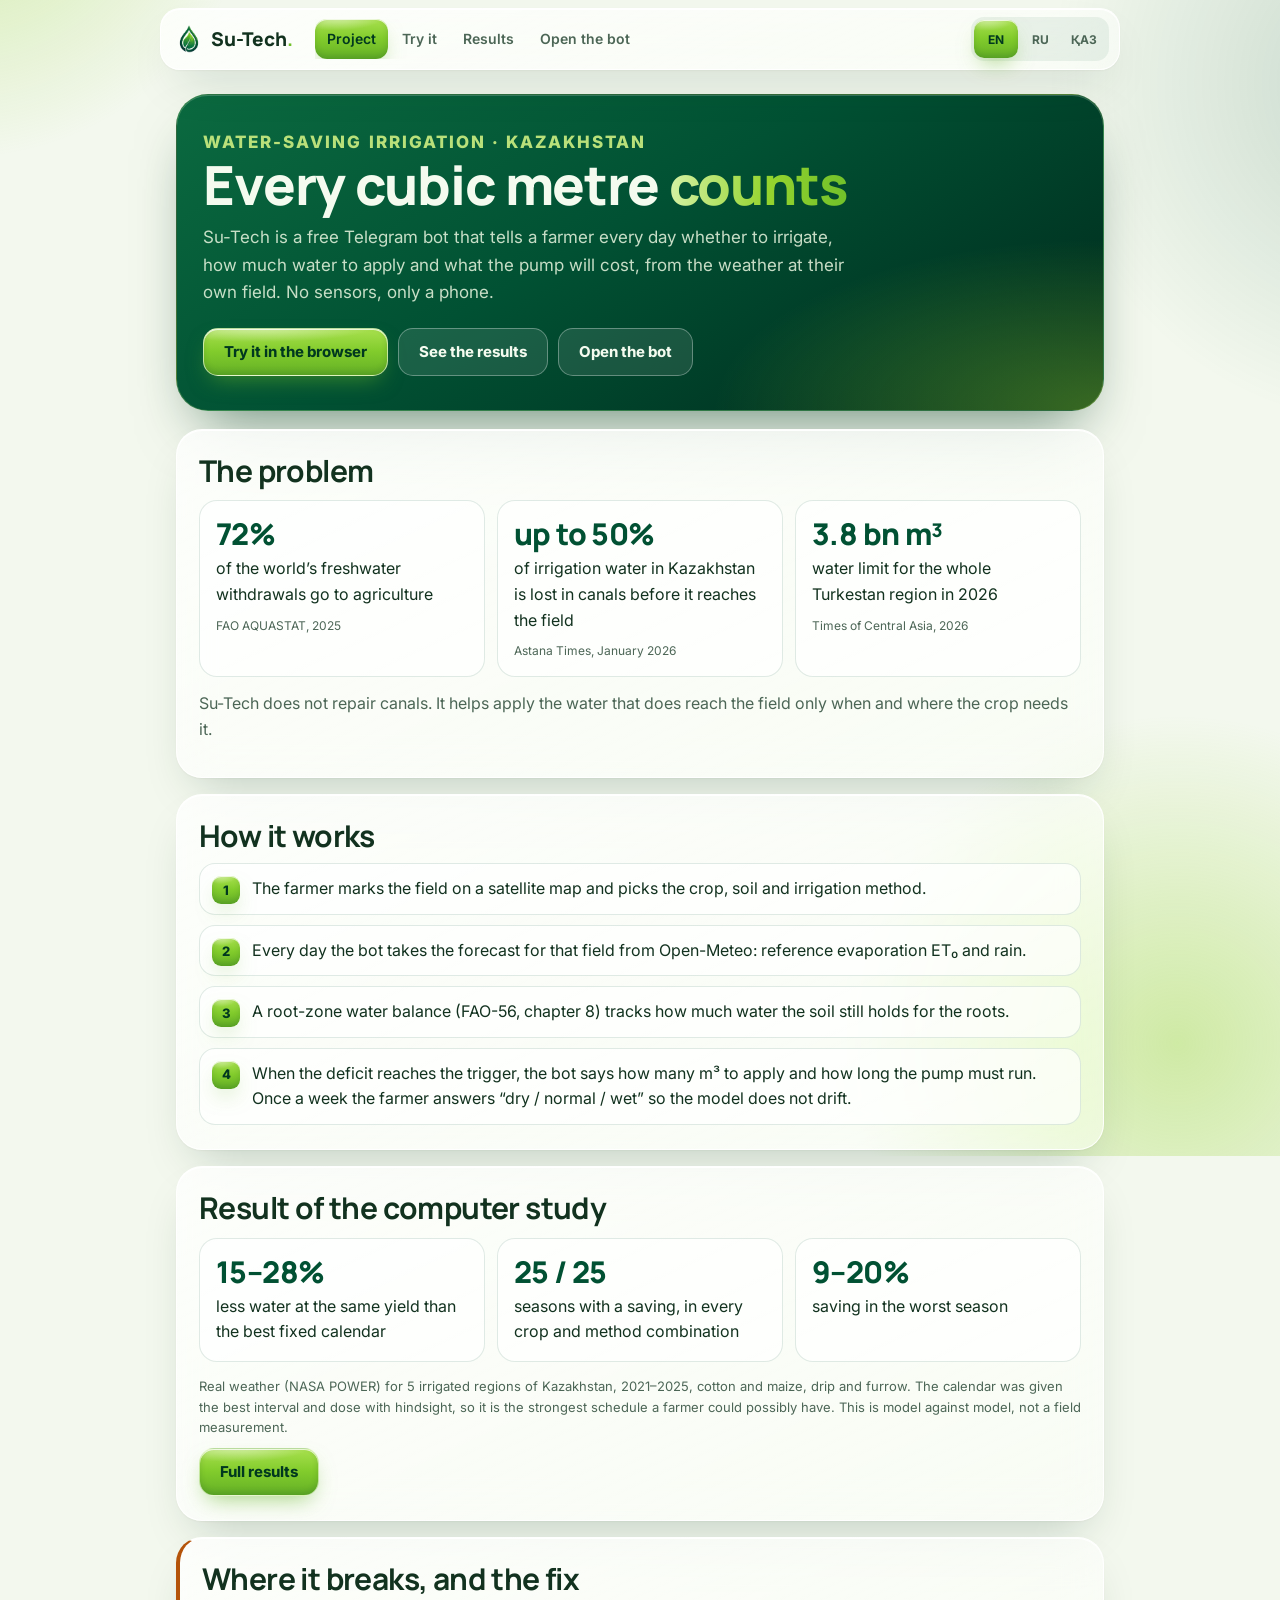
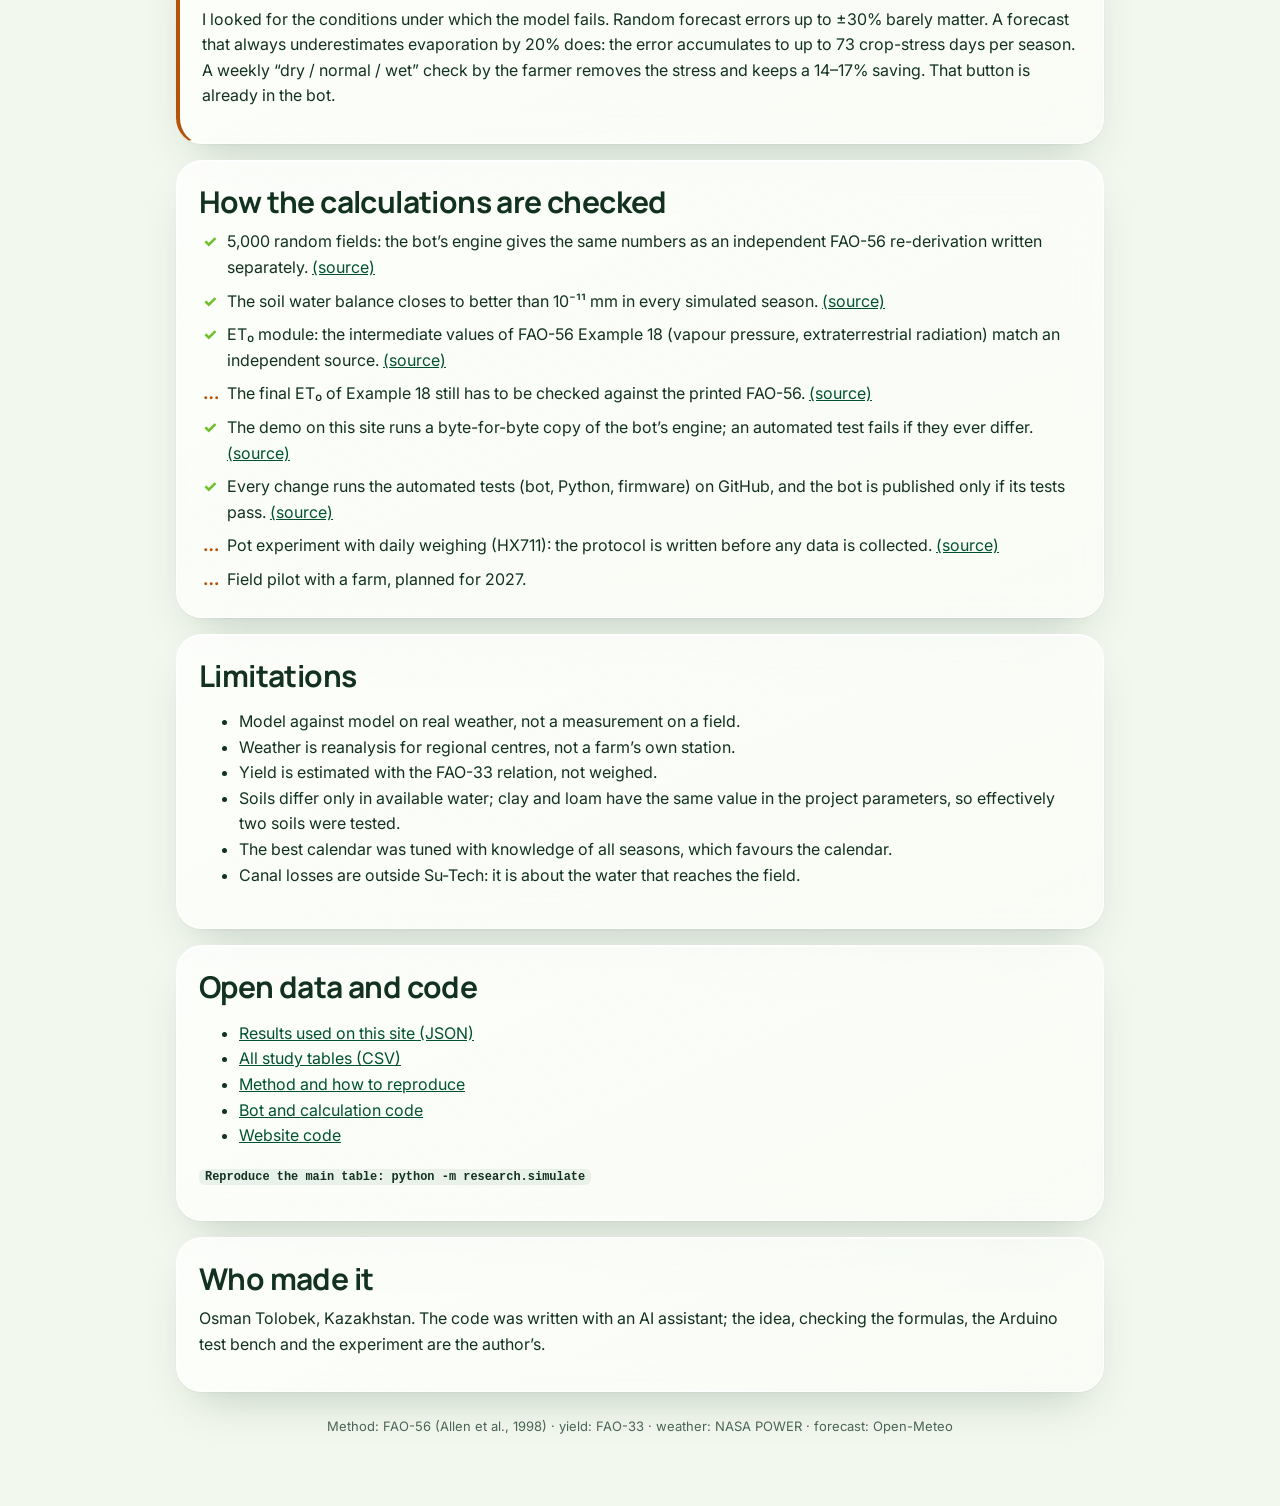
==== about.html @ 8d756348 "Public pages for international judges: project overview and browser demo about.html: English-first o" ====
<!DOCTYPE html>
<html lang="en" data-default-lang="en">
<head>
  <meta charset="UTF-8" />
  <meta name="viewport" content="width=device-width, initial-scale=1, viewport-fit=cover" />
  <title>Su-Tech — irrigation advice from the weather</title>
  <meta name="description" content="Su-Tech: a free Telegram bot that gives daily FAO-56 irrigation advice from the weather. Method, results, validation, limitations and open data." />
  <meta property="og:title" content="Su-Tech — every cubic metre counts" />
  <meta property="og:description" content="Daily irrigation advice from the weather, no sensors. 15–28% less water at equal yield in a model study on real weather." />
  <meta property="og:image" content="img/sutech-leaf-logo.jpg" />
  <meta name="theme-color" content="#015133" />
  <script src="js/theme.js?v=5.10.71"></script>
  <link rel="icon" href="img/sutech-leaf-logo-transparent.png?v=5.10.35" />
  <link rel="preconnect" href="https://fonts.googleapis.com" />
  <link rel="preconnect" href="https://fonts.gstatic.com" crossorigin />
  <link href="https://fonts.googleapis.com/css2?family=Inter:wght@400;500;600;700&family=Manrope:wght@600;700;800&display=swap" rel="stylesheet" />
  <link rel="stylesheet" href="css/site.css?v=1" />
  <style>.tiles{list-style:none;margin:12px 0 0;padding:0}.tile span{display:block}</style>
  <script defer src="js/site.js?v=1"></script>
  <script defer src="js/about.js?v=1"></script>
</head>
<body>
  <header class="site-top glass">
    <a class="site-brand" href="about.html"><img src="img/sutech-leaf-logo-transparent.png?v=5.10.35" alt="" width="28" height="28" />Su-Tech<span>.</span></a>
    <nav class="site-nav" aria-label="Pages"><a href="about.html" data-nav="about" aria-current="page">Project</a><a href="demo.html" data-nav="demo">Try it</a><a href="results.html" data-nav="results">Results</a><a href="https://t.me/Su_Tech_bot?start=demo_en" data-nav="bot">Open the bot</a></nav>
    <div class="lang" role="group" aria-label="Language"><button type="button" data-lang="en">EN</button><button type="button" data-lang="ru">RU</button><button type="button" data-lang="kz">ҚАЗ</button></div>
  </header>
  <main class="page" id="main">
    <section class="hero-band">
      <p class="eyebrow" data-c="eyebrow"></p>
      <h1 id="h1">Every cubic metre <em>counts</em></h1>
      <p data-c="lead"></p>
      <div class="cta-row">
        <a class="btn" href="demo.html" data-keep-lang data-c="ctaDemo">Try it in the browser</a>
        <a class="btn ghost" href="results.html" data-keep-lang data-c="ctaResults">See the results</a>
        <a class="btn ghost" id="ctaBot" href="https://t.me/Su_Tech_bot" data-c="ctaBot">Open the bot</a>
      </div>
    </section>

    <section class="block glass" aria-labelledby="h-problem">
      <h2 id="h-problem" data-c="problemT"></h2>
      <ul class="grid tiles" id="problem"></ul>
      <p class="muted" style="margin-top:14px" data-c="problemNote"></p>
    </section>

    <section class="block glass" aria-labelledby="h-how">
      <h2 id="h-how" data-c="howT"></h2>
      <ol class="steps" id="how"></ol>
    </section>

    <section class="block glass" aria-labelledby="h-res">
      <h2 id="h-res" data-c="resT"></h2>
      <ul class="grid tiles" id="res"></ul>
      <p class="muted small" style="margin-top:14px" data-c="resNote"></p>
      <a class="btn" href="results.html" data-keep-lang data-c="resBtn">Full results</a>
    </section>

    <section class="block glass notice" aria-labelledby="h-weak">
      <h2 id="h-weak" data-c="weakT"></h2>
      <p data-c="weak"></p>
    </section>

    <section class="block glass" aria-labelledby="h-val">
      <h2 id="h-val" data-c="valT"></h2>
      <ul class="check" id="val"></ul>
    </section>

    <section class="block glass" aria-labelledby="h-lim">
      <h2 id="h-lim" data-c="limT"></h2>
      <ul id="lim"></ul>
    </section>

    <section class="block glass" aria-labelledby="h-data">
      <h2 id="h-data" data-c="dataT"></h2>
      <ul id="data"></ul>
      <p class="small"><code data-c="repro"></code></p>
    </section>

    <section class="block glass" aria-labelledby="h-team">
      <h2 id="h-team" data-c="teamT"></h2>
      <p data-c="team"></p>
    </section>
    <p class="foot" data-c="foot"></p>
  </main>
</body>
</html>
---- css/site.css ----
/* Shared look of the public pages (about, demo, results): liquid glass in the logo colours. */
:root{
  --forest:#015133;--forest-deep:#00381f;--leaf:#71c02a;--leaf-hi:#95d42e;--leaf-pale:#b9e07a;
  --bg:#f3f8ee;--ink:#12321f;--muted:#4c6656;--line:rgba(1,81,51,.12);
  --card:linear-gradient(155deg,rgba(255,255,255,.80),rgba(255,255,255,.55));--card-border:rgba(255,255,255,.88);
  --card-shadow:inset 0 1px 0 rgba(255,255,255,.95),0 1px 2px rgba(0,56,31,.04),0 22px 48px -20px rgba(0,56,31,.25);
  --blob-a:rgba(149,212,46,.38);--blob-b:rgba(1,81,51,.18);
  --gel:radial-gradient(120% 70% at 30% -10%,rgba(255,255,255,.6),rgba(255,255,255,0) 55%),linear-gradient(180deg,#a8e04e,#82cc2c 48%,#64b026);
  --gel-shadow:inset 0 1px 0 rgba(255,255,255,.75),inset 0 -3px 6px rgba(0,56,31,.16),0 10px 22px -8px rgba(100,176,38,.6);
  --accent:var(--forest);--canvas:var(--bg);--surface:rgba(255,255,255,.7);--wash:rgba(113,192,42,.12);--bar-bg:rgba(1,81,51,.07);--warn:#b45309;
}
html[data-theme="dark"]{
  --bg:#04150f;--ink:#e9f4e3;--muted:#a9c2b0;--line:rgba(185,224,122,.14);
  --card:linear-gradient(155deg,rgba(28,58,42,.7),rgba(10,32,22,.55));--card-border:rgba(185,224,122,.12);
  --card-shadow:inset 0 1px 0 rgba(255,255,255,.07),0 24px 50px -20px rgba(0,0,0,.65);
  --blob-a:rgba(113,192,42,.2);--blob-b:rgba(1,81,51,.5);
  --accent:var(--leaf-hi);--surface:rgba(255,255,255,.06);--wash:rgba(149,212,46,.12);--bar-bg:rgba(255,255,255,.07);--warn:#f0a35a;
}
*{box-sizing:border-box}
html{background:var(--bg);scroll-behavior:smooth}
body{margin:0;background:transparent;color:var(--ink);font:400 16px/1.6 Inter,system-ui,-apple-system,"Segoe UI",sans-serif;padding-bottom:env(safe-area-inset-bottom)}
body::before{content:"";position:fixed;z-index:-1;inset:-20vmax;pointer-events:none;
  background:radial-gradient(38vmax 38vmax at 12% 8%,var(--blob-a),transparent 62%),radial-gradient(42vmax 42vmax at 92% 24%,var(--blob-b),transparent 64%),radial-gradient(40vmax 40vmax at 80% 92%,var(--blob-a),transparent 64%);
  animation:siteDrift 28s ease-in-out infinite alternate}
@keyframes siteDrift{to{transform:translate3d(3vmax,-2vmax,0) rotate(6deg)}}
a{color:var(--accent)}
:focus-visible{outline:3px solid var(--leaf);outline-offset:2px;border-radius:8px}
h1,h2,h3{font-family:Manrope,Inter,sans-serif;letter-spacing:-.02em}
.glass{background:var(--card);border:1px solid var(--card-border);box-shadow:var(--card-shadow);-webkit-backdrop-filter:blur(20px) saturate(170%);backdrop-filter:blur(20px) saturate(170%);border-radius:26px}

/* Header with page navigation */
.site-top{position:sticky;top:8px;z-index:20;max-width:960px;margin:8px auto 0;padding:8px 10px 8px 14px;display:flex;align-items:center;gap:10px;flex-wrap:wrap;border-radius:20px}
.site-brand{display:flex;align-items:center;gap:8px;text-decoration:none;color:var(--ink);font:800 19px Manrope,Inter,sans-serif;min-height:44px;margin-right:auto}
.site-brand span{color:var(--leaf);margin-left:-8px}
.site-nav{display:flex;gap:2px;order:3;width:100%;overflow-x:auto;scrollbar-width:none}
.site-nav a{flex:1 0 auto;text-align:center;padding:9px 12px;border-radius:12px;color:var(--muted);text-decoration:none;font-weight:600;font-size:14px;white-space:nowrap}
.site-nav a[aria-current="page"]{background:var(--gel);color:var(--forest-deep);box-shadow:var(--gel-shadow)}
.site-nav a:hover:not([aria-current]){background:var(--wash);color:var(--ink)}
@media(min-width:760px){.site-nav{order:0;width:auto}.site-brand{margin-right:12px}.site-top .lang{margin-left:auto}}
.lang{display:flex;background:var(--bar-bg);border-radius:13px;padding:3px}
.lang button{min-width:44px;min-height:38px;border:0;border-radius:10px;background:transparent;color:var(--muted);font:700 12px Inter,sans-serif;cursor:pointer}
.lang button[aria-pressed="true"]{background:var(--gel);color:var(--forest-deep);box-shadow:var(--gel-shadow)}

/* Page layout */
.page{max-width:960px;margin:0 auto;padding:18px 16px 56px}
.hero-band{position:relative;overflow:hidden;padding:34px 26px;margin:6px 0 18px;border-radius:32px;color:#f4fbef;
  background:radial-gradient(70% 90% at 100% 100%,rgba(149,212,46,.38),transparent 60%),linear-gradient(150deg,#0b6a40,#015133 45%,#00281b);
  border:1px solid rgba(185,224,122,.25);box-shadow:inset 0 1px 0 rgba(255,255,255,.2),0 30px 60px -24px rgba(0,56,31,.6)}
.hero-band h1{margin:0 0 12px;font-size:clamp(30px,6.5vw,54px);line-height:1.04;font-weight:800}
.hero-band h1 em{font-style:normal;background:linear-gradient(92deg,#d6f2a6,#95d42e 55%,#71c02a);-webkit-background-clip:text;background-clip:text;color:transparent}
.hero-band p{margin:0;max-width:60ch;color:rgba(232,245,222,.86);font-size:17px}
.eyebrow{margin:0 0 8px;font-size:12px;font-weight:800;letter-spacing:.12em;text-transform:uppercase;color:var(--accent)}
.hero-band .eyebrow{color:var(--leaf-pale)}
.cta-row{display:flex;flex-wrap:wrap;gap:10px;margin-top:22px}
.btn{display:inline-flex;align-items:center;justify-content:center;gap:8px;min-height:48px;padding:0 20px;border-radius:15px;font-weight:750;text-decoration:none;border:1px solid rgba(255,255,255,.55);background:var(--gel);color:var(--forest-deep);box-shadow:var(--gel-shadow);cursor:pointer;font-size:15px}
.btn.ghost{background:rgba(255,255,255,.1);color:inherit;border-color:rgba(255,255,255,.3);box-shadow:none}
.page .btn.ghost{color:var(--ink);border-color:var(--line);background:var(--surface)}
.hero-band .btn.ghost{color:#f4fbef;background:rgba(255,255,255,.1);border-color:rgba(255,255,255,.32)}
section.block{padding:24px 22px;margin:0 0 16px}
section.block h2{margin:0 0 10px;font-size:clamp(22px,4vw,30px);line-height:1.15}
section.block p{margin:0 0 10px}
.muted{color:var(--muted)}
.small{font-size:13px}
.grid{display:grid;gap:12px;grid-template-columns:repeat(auto-fit,minmax(220px,1fr))}
.tile{padding:16px;border-radius:18px;background:var(--surface);border:1px solid var(--line)}
.tile b.big{display:block;font:800 30px/1.1 Manrope,Inter,sans-serif;color:var(--accent);letter-spacing:-.02em;margin-bottom:6px}
.tile .src{display:block;margin-top:8px;font-size:12px;color:var(--muted)}
.steps{counter-reset:s;list-style:none;margin:0;padding:0;display:grid;gap:10px}
.steps li{counter-increment:s;position:relative;padding:12px 14px 12px 52px;border-radius:16px;background:var(--surface);border:1px solid var(--line)}
.steps li::before{content:counter(s);position:absolute;left:12px;top:12px;width:28px;height:28px;border-radius:9px;display:grid;place-items:center;font-weight:800;font-size:13px;background:var(--gel);color:var(--forest-deep);box-shadow:var(--gel-shadow)}
.check{list-style:none;margin:0;padding:0;display:grid;gap:8px}
.check li{position:relative;padding-left:28px}
.check li::before{content:"✓";position:absolute;left:4px;top:0;color:var(--leaf);font-weight:800}
.check li.todo::before{content:"…";color:var(--warn)}
.notice{border-left:4px solid var(--warn)}
.foot{margin-top:24px;font-size:13px;color:var(--muted);text-align:center}
code{font:600 .92em ui-monospace,SFMono-Regular,Menlo,monospace;background:var(--bar-bg);padding:1px 6px;border-radius:6px}
@media(prefers-reduced-motion:reduce){body::before{animation:none}html{scroll-behavior:auto}}

/* Results page: same glass and logo colours (loaded after results.css). */
.card{background:var(--card);border:1px solid var(--card-border);box-shadow:var(--card-shadow);-webkit-backdrop-filter:blur(20px) saturate(170%);backdrop-filter:blur(20px) saturate(170%);border-radius:26px}
.stats li{background:var(--card);border:1px solid var(--card-border);box-shadow:var(--card-shadow);border-radius:20px}
.stats strong{color:var(--accent)}
.bar.sutech i,.key-sutech,.bar.good i{background:linear-gradient(180deg,#a8e04e,#71c02a)}
.bar.cal i,.key-cal{background:#8fae9f}
.card.notice{border-left:4px solid var(--warn)}
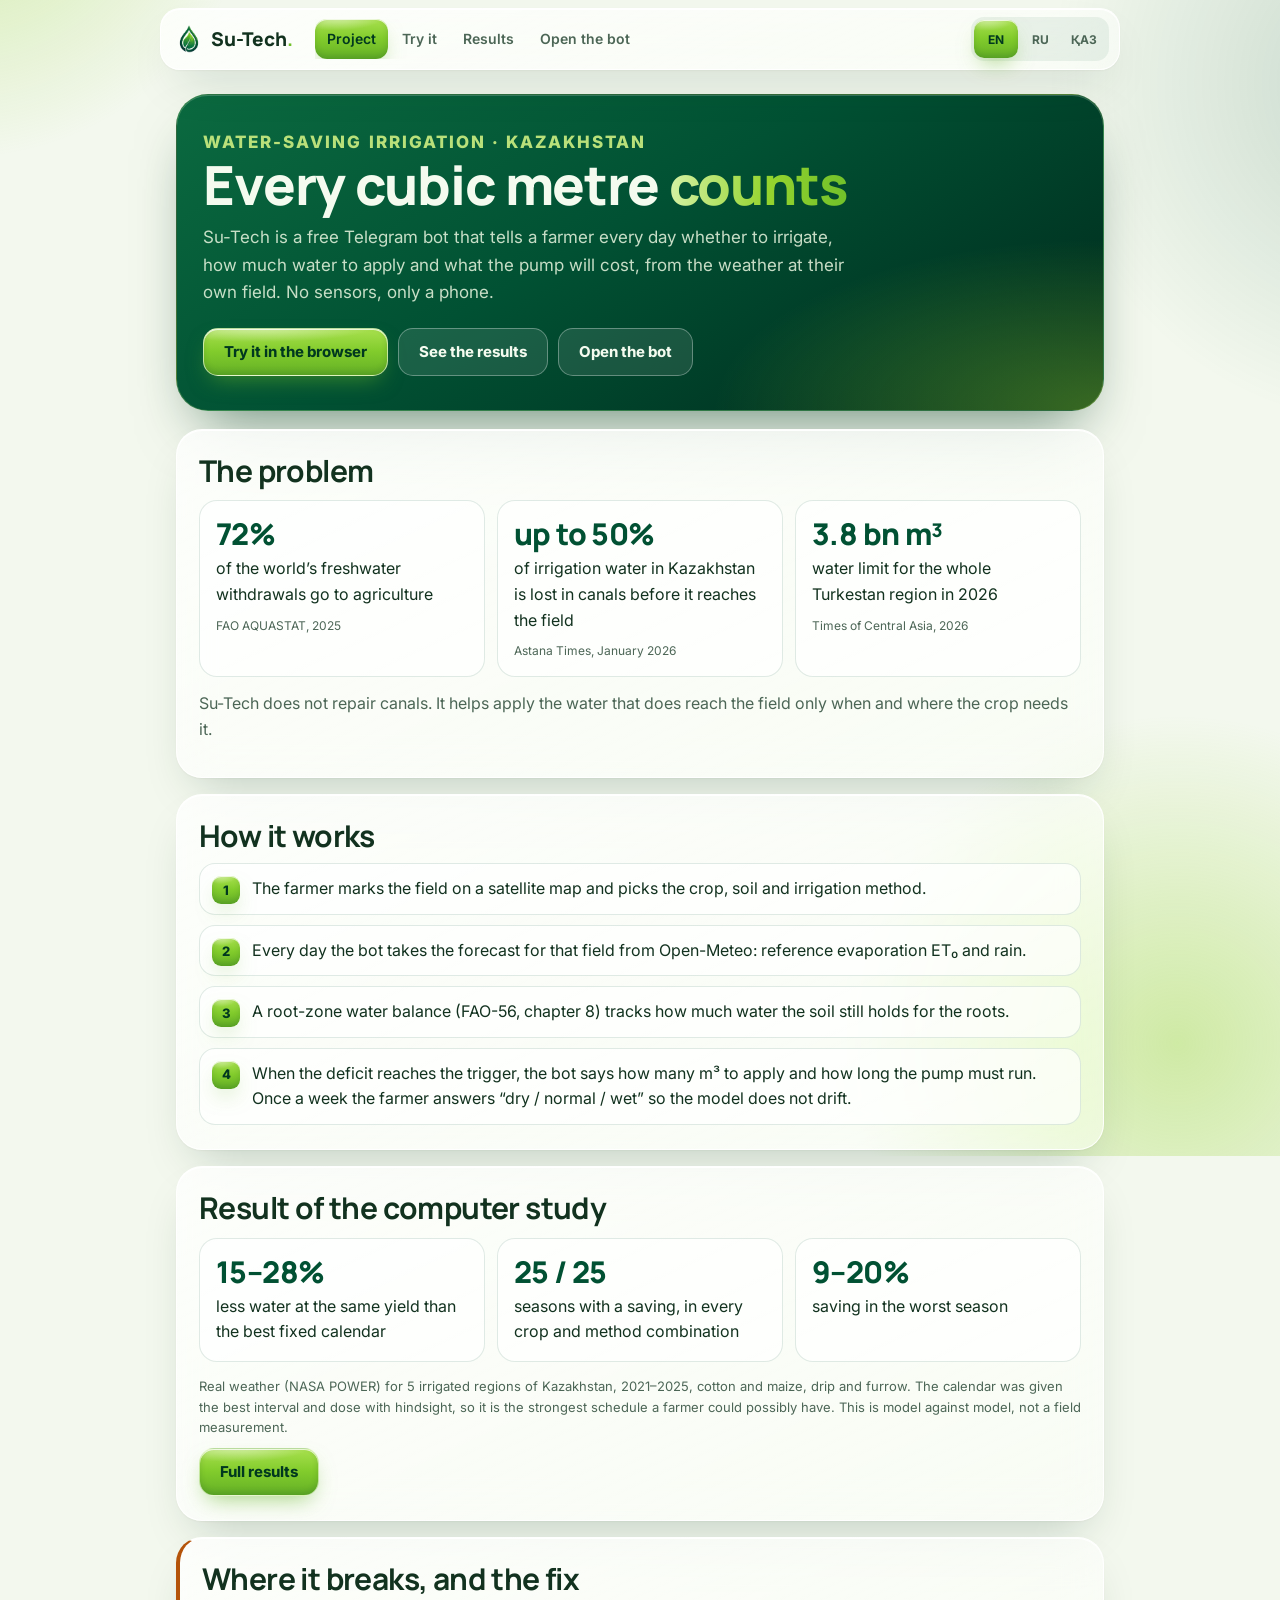
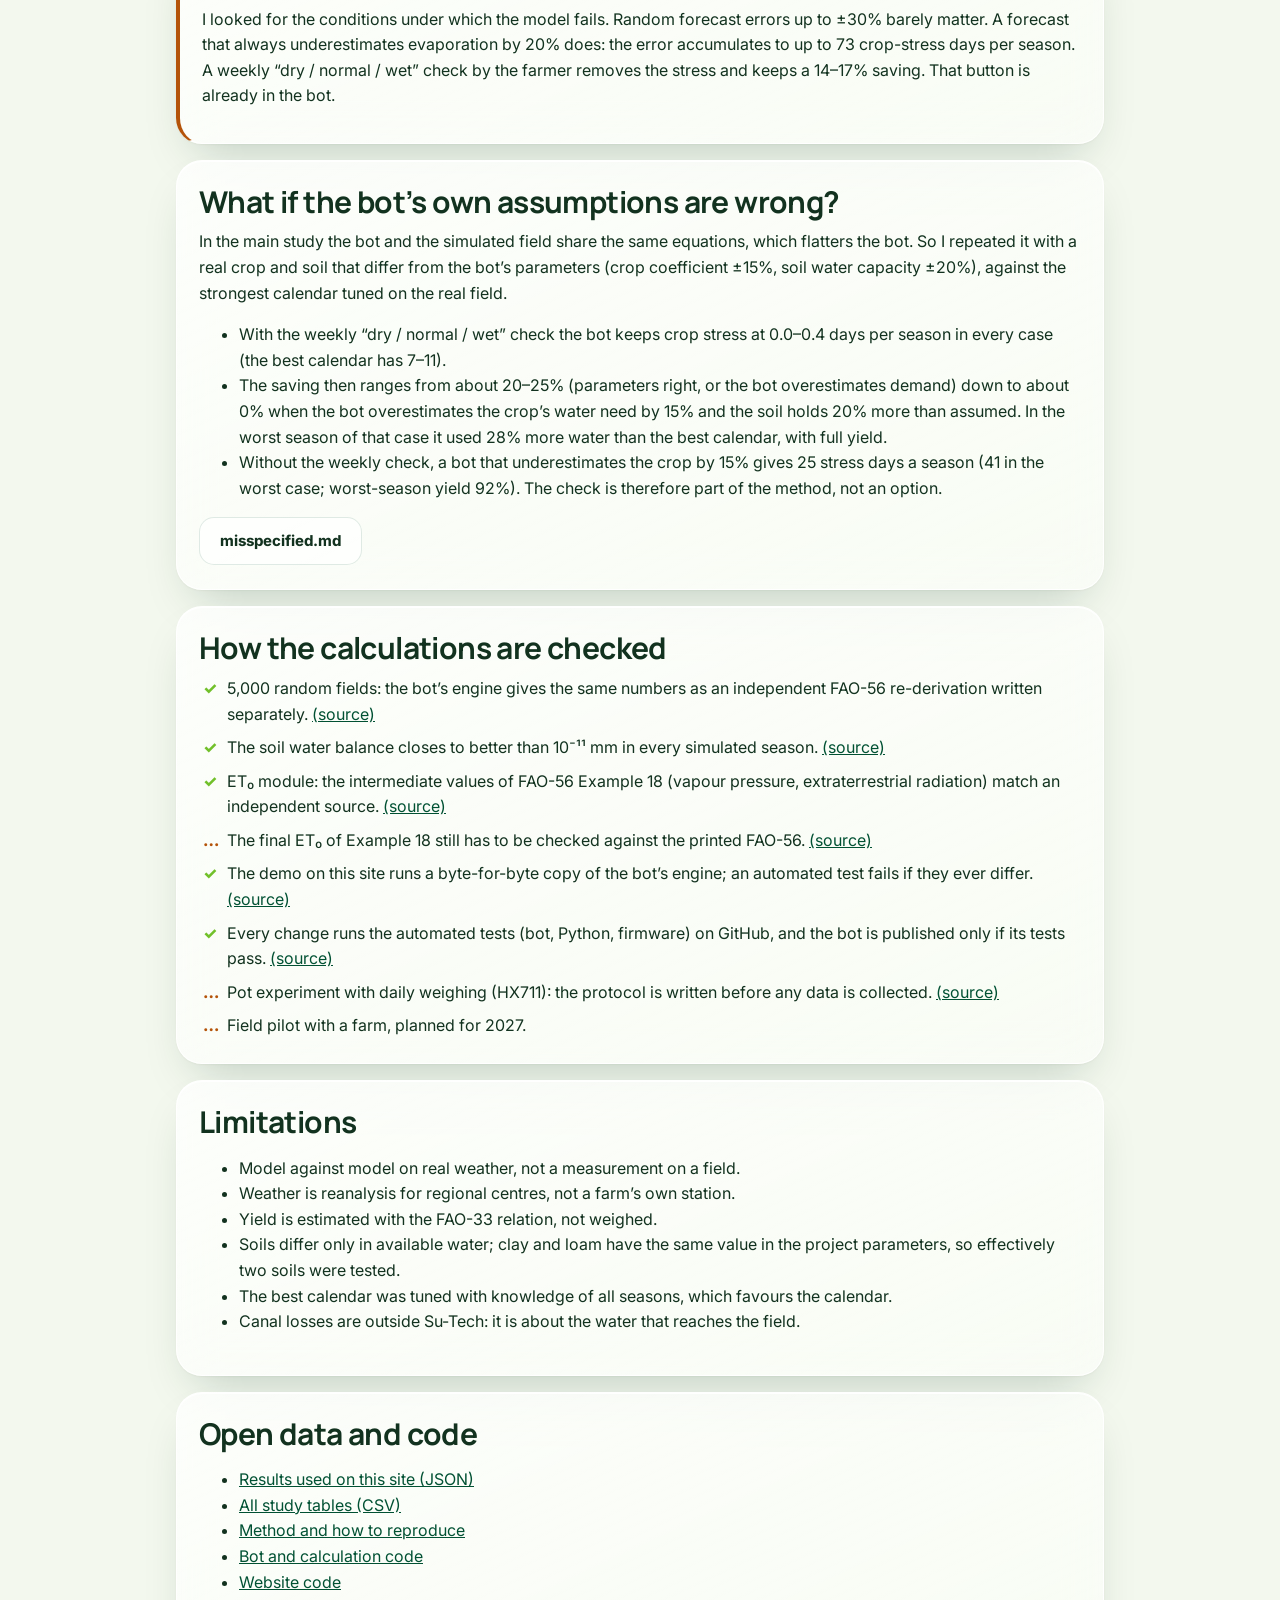
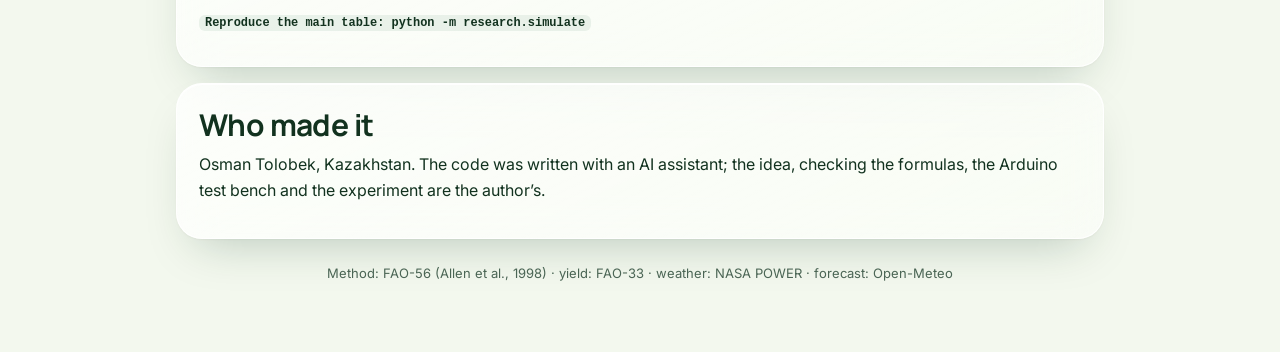
==== commit 81892dcb: "About page: what happens when the bot's own assumptions are wrong Results of research/misspecified (" ====
--- a/about.html
+++ b/about.html
@@ -60,6 +60,13 @@
       <p data-c="weak"></p>
     </section>
 
+    <section class="block glass" aria-labelledby="h-wrong">
+      <h2 id="h-wrong" data-c="wrongT"></h2>
+      <p data-c="wrong"></p>
+      <ul id="wrongList"></ul>
+      <a class="btn ghost" href="https://github.com/osmanri/sutech-core/blob/main/research/results/misspecified.md">misspecified.md</a>
+    </section>
+
     <section class="block glass" aria-labelledby="h-val">
       <h2 id="h-val" data-c="valT"></h2>
       <ul class="check" id="val"></ul>
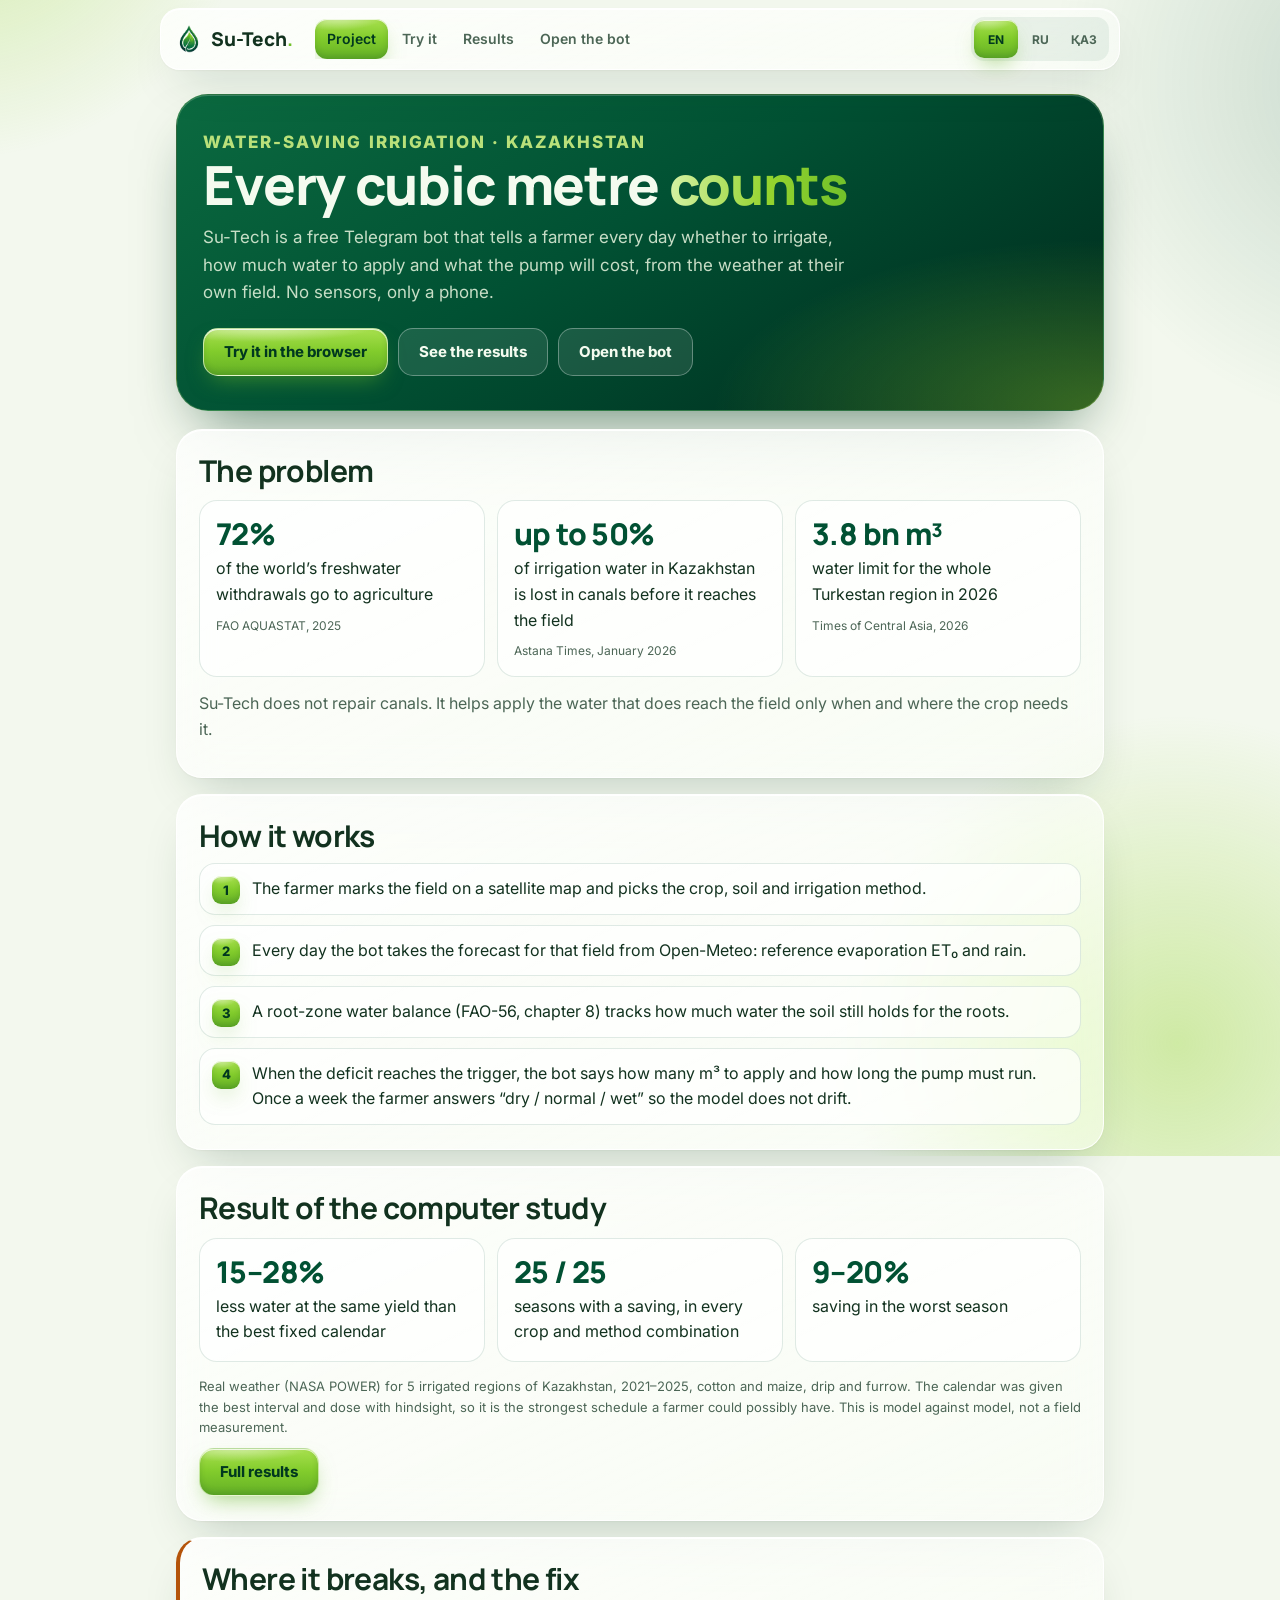
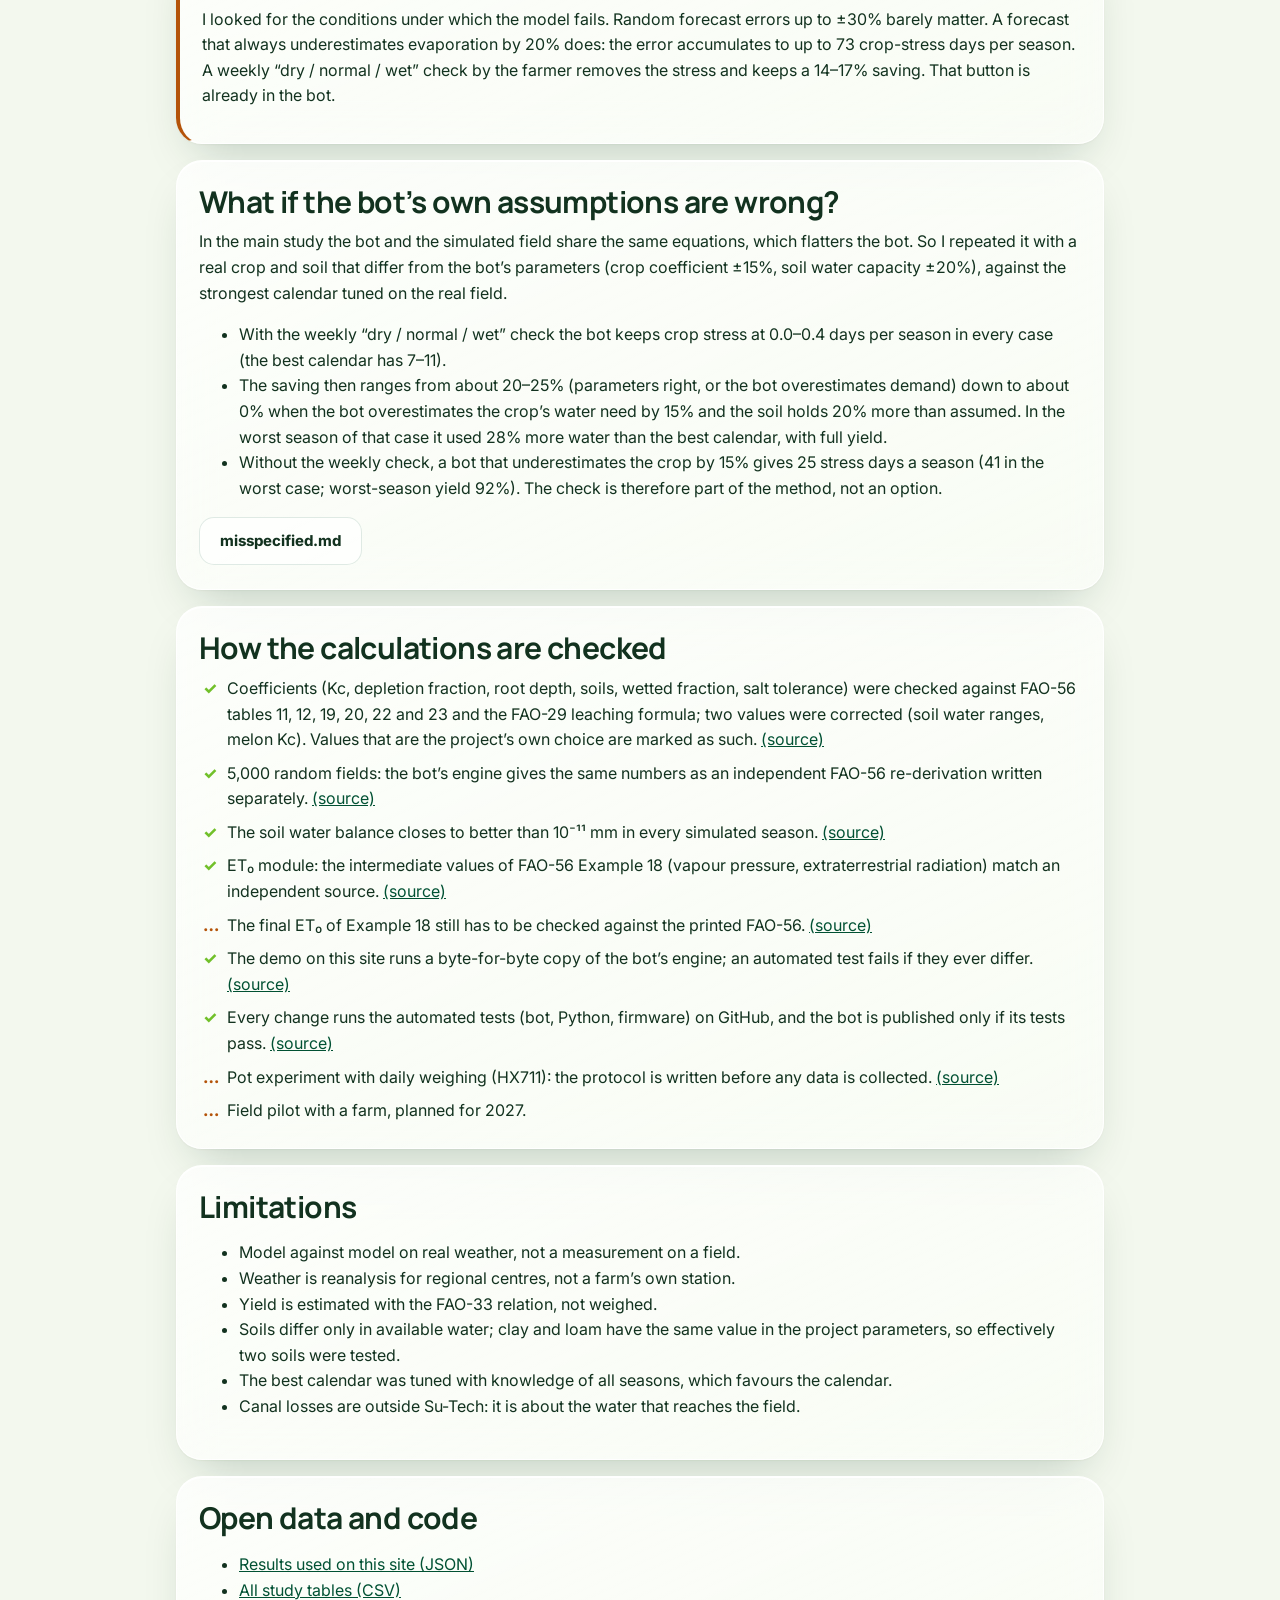
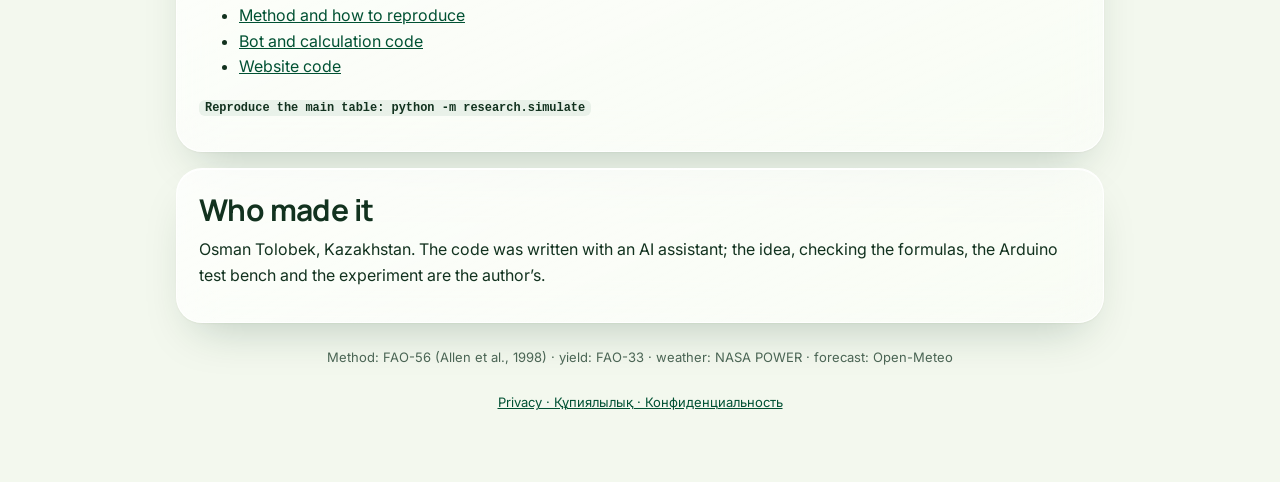
==== commit d0990019: "Privacy page in three languages What is stored, why, who receives it (Open-Meteo, Google Gemini, Tel" ====
--- a/about.html
+++ b/about.html
@@ -88,6 +88,7 @@
       <p data-c="team"></p>
     </section>
     <p class="foot" data-c="foot"></p>
+    <p class="foot"><a href="privacy.html" >Privacy · Құпиялылық · Конфиденциальность</a></p>
   </main>
 </body>
 </html>
